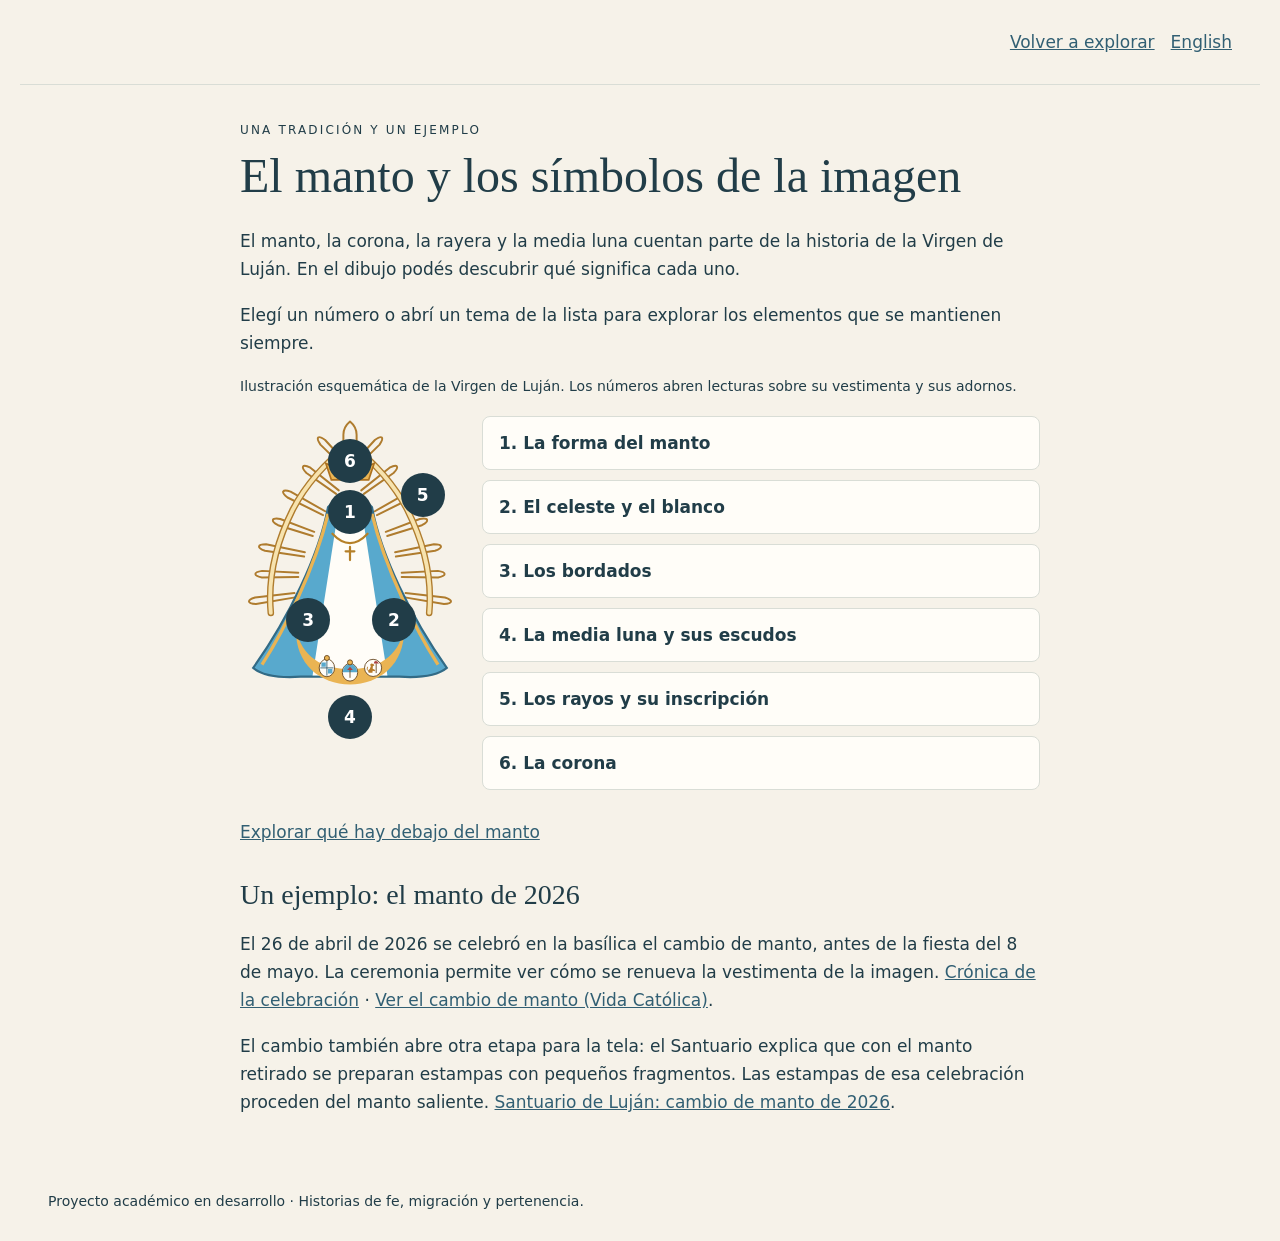
==== leer-el-manto.html @ efa9fc17 "Add files via upload" ====
<!doctype html>
<html lang="es">
<head>
<meta charset="utf-8"><meta name="viewport" content="width=device-width,initial-scale=1">
<title>El manto y los símbolos de la imagen — La Virgen de Luján</title>
<meta name="description" content="Explorá la historia de la Virgen de Luján, su manto y su figura, y recorré un atlas de su devoción en el mundo.">
<link rel="stylesheet" href="sitio.css">
</head>
<body>
<header id="inicio"><a href="index.html#explorar">Volver a explorar</a> <a class="language-switch" href="leer-el-manto-en.html" hreflang="en" lang="en">English</a></header>
<main>
<section id="leer-el-manto" class="history" aria-labelledby="mantle-title">
<p class="eyebrow page-subtitle">Una tradición y un ejemplo</p>
<h2 class="page-title" id="mantle-title">El manto y los símbolos de la imagen</h2>
<p>El manto, la corona, la rayera y la media luna cuentan parte de la historia de la Virgen de Luján. En el dibujo podés descubrir qué significa cada uno.</p>
<p>Elegí un número o abrí un tema de la lista para explorar los elementos que se mantienen siempre.</p>
<p class="note">Ilustración esquemática de la Virgen de Luján. Los números abren lecturas sobre su vestimenta y sus adornos.</p>
<div class="mantle-map"><div class="mantle-drawing">
<svg viewBox="0 0 200 250" aria-hidden="true" focusable="false">
  <g id="rayera-ilustrada" fill="none" stroke="#af7c2e" stroke-width="1.8" stroke-linecap="round" stroke-linejoin="round">
    <path class="rayera-rayo" d="M50.1 164.9L14.6 170.9Q8.5 170.8 8.2 168.8Q7.9 166.8 13.7 165.0L49.5 161.0"/>
    <path class="rayera-rayo" d="M53.0 146.4L19.9 146.8Q14.0 145.7 14.0 143.7Q14.0 141.7 20.1 140.8L53.0 142.4"/>
    <path class="rayera-rayo" d="M58.3 127.8L22.7 122.5Q17.0 120.5 17.3 118.5Q17.7 116.6 23.7 116.6L59.0 123.9"/>
    <path class="rayera-rayo" d="M66.2 109.1L34.6 99.3Q29.3 96.4 29.9 94.5Q30.6 92.6 36.6 93.6L67.5 105.3"/>
    <path class="rayera-rayo" d="M75.5 90.1L43.2 74.1Q38.4 70.4 39.3 68.6Q40.3 66.8 46.0 68.8L77.4 86.6"/>
    <path class="rayera-rayo" d="M87.4 70.8L60.4 51.8Q56.2 47.4 57.4 45.8Q58.6 44.2 64.0 47.0L89.8 67.6"/>
    <path class="rayera-rayo" d="M98.8 51.2L73.1 26.0Q69.7 21.0 71.1 19.6Q72.5 18.2 77.4 21.8L101.7 48.4"/>
    <path class="rayera-rayo" d="M94 40V17Q94 10 100 5Q106 10 106 17V40"/>
    <path class="rayera-rayo" d="M98.3 48.4L122.6 21.8Q127.5 18.2 128.9 19.6Q130.3 21.0 126.9 26.0L101.2 51.2"/>
    <path class="rayera-rayo" d="M110.2 67.6L136.0 47.0Q141.4 44.2 142.6 45.8Q143.8 47.4 139.6 51.8L112.6 70.8"/>
    <path class="rayera-rayo" d="M122.6 86.6L154.0 68.8Q159.7 66.8 160.7 68.6Q161.6 70.4 156.8 74.1L124.5 90.1"/>
    <path class="rayera-rayo" d="M132.5 105.3L163.4 93.6Q169.4 92.6 170.1 94.5Q170.7 96.4 165.4 99.3L133.8 109.1"/>
    <path class="rayera-rayo" d="M141.0 123.9L176.3 116.6Q182.3 116.6 182.7 118.5Q183.0 120.5 177.3 122.5L141.7 127.8"/>
    <path class="rayera-rayo" d="M147.0 142.4L179.9 140.8Q186.0 141.7 186.0 143.7Q186.0 145.7 180.1 146.8L147.0 146.4"/>
    <path class="rayera-rayo" d="M150.5 161.0L186.3 165.0Q192.1 166.8 191.8 168.8Q191.5 170.8 185.4 170.9L149.9 164.9"/>
    <path d="M28 179C25 146 34 113 48 85C62 58 82 39 100 25C118 39 138 58 152 85C166 113 175 146 172 179" stroke="#af7c2e" stroke-width="6"/>
    <path d="M28 179C25 146 34 113 48 85C62 58 82 39 100 25C118 39 138 58 152 85C166 113 175 146 172 179" stroke="#f7e3ae" stroke-width="3.5"/>
  </g>
  <path d="M83 58l-5-15 13 6 9-14 9 14 13-6-5 15z" fill="#eab453" stroke="#ad711e" stroke-width="1.5"/>
  <path d="M80 83q20-24 40 0c8 43 36 101 68 146q-12 10-43 8H55q-31 2-43-8C44 184 72 126 80 83Z" fill="#58a9cd" stroke="#326b86" stroke-width="2"/>
  <path d="M87 101h26l21 135H66z" fill="#fffdf8"/>
  <path d="M80 89C68 139 40 195 20 226m100-137c12 50 40 106 60 137" fill="none" stroke="#eab453" stroke-width="3"/>
  <ellipse cx="100" cy="81" rx="9" ry="13" fill="#e7b976"/>
  <path d="M84 107q16 17 32 0m-16 12v12m-4-8h8" fill="none" stroke="#b58029" stroke-width="2" stroke-linecap="round"/>
  <path d="M51 194c5 25 24 36 49 36s44-11 49-36c1 31-22 50-49 50s-50-19-49-50Z" fill="#eab453"/>
  <!-- Escudos esquemáticos, de izquierda a derecha al mirar de frente. -->
  <g id="escudos-medialuna" stroke="#65451e" stroke-width=".8">
    <g transform="translate(79 229)"><ellipse rx="7" ry="8" fill="#fffdf8"/><path d="M0-7V7M-6 0H6" stroke="#315f73"/><path d="M-5-5h4v4h-4zm6 6h4v4H1z" fill="#58a9cd" stroke="none"/><circle cy="-9" r="2.3" fill="#eab453"/></g>
    <g transform="translate(100 233)"><ellipse rx="7" ry="8" fill="#fffdf8"/><path d="M-6.6 0A6.6 7.6 0 0 1 6.6 0Z" fill="#58a9cd" stroke="none"/><path d="M0 5V-3" stroke="#65451e"/><path d="M-2.6-2 0-5l2.6 3Z" fill="#ac4140" stroke="none"/><circle cy="-9" r="2.3" fill="#eab453"/></g>
    <g transform="translate(121 229)"><circle r="7.8" fill="#fffdf8"/><path d="M2.8-4.2V4.7" stroke="#65451e"/><path d="M.6-4.1Q1-7 3.4-6.1L5.5-4.1Z" fill="#ac4140" stroke="none"/><path d="M-4 4.3Q-5.1 2-3 1L-2-1.7-2.8-2.6-1.7-3.9 .2-3.6 1.2-2.3-.2-1.6-.4.8 1.9 1.9 1.4 3.1-.4 2.7-.6 4.3Z" fill="#b67a29" stroke="none"/><path d="M-4 3Q-6.6 1.7-5.2-.7" fill="none" stroke="#b67a29" stroke-linecap="round"/></g>
  </g>
</svg>
<a href="#manto-forma" data-mantle-detail="manto-forma" aria-label="Abrir detalle 1: La forma del manto" style="left:50%;top:34%">1</a>
<a href="#manto-colores" data-mantle-detail="manto-colores" aria-label="Abrir detalle 2: El celeste y el blanco" style="left:70%;top:72%">2</a>
<a href="#manto-bordado" data-mantle-detail="manto-bordado" aria-label="Abrir detalle 3: Los bordados" style="left:31%;top:72%">3</a>
<a href="#manto-medialuna" data-mantle-detail="manto-medialuna" aria-label="Abrir detalle 4: La media luna y sus escudos" style="left:50%;top:calc(100% + 18px)">4</a>
<a href="#manto-rayos" data-mantle-detail="manto-rayos" aria-label="Abrir detalle 5: Los rayos y su inscripción" style="left:83%;top:28%">5</a>
<a href="#manto-corona" data-mantle-detail="manto-corona" aria-label="Abrir detalle 6: La corona" style="left:50%;top:16%">6</a>
</div><div class="mantle-reading">
<details id="manto-forma"><summary>1. La forma del manto</summary><p>La capa se abre hacia abajo, como un poncho. Esa silueta amplia ayuda a reconocer la imagen vestida de Luján. <a href="https://www.lanacion.com.ar/lifestyle/tradicion-centenaria-particular-historia-del-traje-virgen-nid2363256/" target="_blank" rel="noopener noreferrer">Testimonio de quienes confeccionan la vestimenta</a>.</p></details>
<details id="manto-colores"><summary>2. El celeste y el blanco</summary><p>El conjunto tradicional combina un manto celeste con un vestido blanco. El Santuario pone esos colores en diálogo con los de la bandera argentina en sus celebraciones. <a href="https://santuariodelujan.org.ar/dia-virgen-de-lujan-290423/" target="_blank" rel="noopener noreferrer">Santuario de Luján: el manto y la bandera</a>.</p></details>
<details id="manto-bordado"><summary>3. Los bordados</summary><p>Los bordados dorados son un rasgo habitual de la presentación de la imagen. Los motivos concretos pueden cambiar: el monograma y las doce estrellas que explicamos para 2024 corresponden a ese diseño. <a href="https://santuariodelujan.org.ar/gracias-madre-nuestra-09x080524/" target="_blank" rel="noopener noreferrer">Santuario de Luján: el diseño de 2024</a>.</p></details>
<details id="manto-medialuna"><summary>4. La media luna y sus escudos</summary>
<p>La media luna remite al Apocalipsis (12,1), que describe a una mujer vestida del sol, con la luna bajo sus pies y una corona de doce estrellas. La tradición católica ha relacionado esa figura con María y ha incorporado la media luna a muchas representaciones de la Inmaculada Concepción. El proyecto histórico de la pieza de Luján menciona expresamente ese pasaje. <a href="https://repositorio.uca.edu.ar/bitstream/123456789/6572/1/teologia89.pdf" target="_blank" rel="noopener noreferrer">Estudio de Juan Guillermo Durán</a>.</p>
<p>A los pies de la Virgen está la media luna de plata. El proyecto histórico situaba juntos en el centro los escudos de Argentina y Uruguay. Una descripción de la pieza menciona también el de Paraguay, pero no indica el orden exacto de los tres. El dibujo los representa de forma simplificada. Según la lectura de la <a href="https://www.lanacion.com.ar/cultura/virgen-lujan-imagenes-secretos-de-devocion-historia-nid2383604/" target="_blank" rel="noopener noreferrer">fotografía de Adrián Melo</a>, de frente se ven Uruguay a la izquierda, Argentina en el centro y Paraguay a la derecha.</p>
<p><strong>Uruguay.</strong> El óvalo se divide en cuatro partes: la balanza representa la igualdad y la justicia; el Cerro de Montevideo, la fuerza; el caballo suelto, la libertad; y el buey, la abundancia. <a href="https://patrimonio.servicios.cgn.gub.uy/exhibits/show/papel-moneda/historia-de-los-billetes-en-ur" target="_blank" rel="noopener noreferrer">Archivo Histórico de Uruguay</a>.</p>
<p><strong>Argentina.</strong> Las manos unidas representan la unión de las provincias. El gorro frigio rojo simboliza la libertad, y el sol naciente alude al nacimiento de la nación. <a href="https://www.argentina.gob.ar/pais/simbolos/escudo" target="_blank" rel="noopener noreferrer">Escudo Nacional argentino</a>.</p>
<p><strong>Paraguay.</strong> Su escudo se representa aquí con un león y, junto a él, una lanza rematada por el gorro frigio, símbolo de la libertad. Son los elementos del <a href="https://www2.mre.gov.py/embapar-ecuador/index.php/noticias/14-de-agosto-dia-de-la-bandera-paraguaya?ccm_paging_p=52" target="_blank" rel="noopener noreferrer">Sello de Hacienda del Paraguay</a>, que aparece en el reverso de su bandera. <a href="https://repositorio.uca.edu.ar/bitstream/123456789/6572/1/teologia89.pdf" target="_blank" rel="noopener noreferrer">Diseño histórico</a> · <a href="https://repositorio.uca.edu.ar/bitstream/123456789/19955/2/virgen-lujan-mariologia.pdf" target="_blank" rel="noopener noreferrer">Descripción de la pieza</a>.</p>
<p>Los escudos son emblemas nacionales. Reunidos en la media luna, ayudan a leer la dimensión regional de esta devoción: el Santuario reconoce a la Virgen de Luján como patrona de Argentina, Uruguay y Paraguay. <a href="https://santuariodelujan.org.ar/historia/" target="_blank" rel="noopener noreferrer">Historia del Santuario de Luján</a>.</p>
<p><strong><a href="https://www.lanacion.com.ar/cultura/virgen-lujan-imagenes-secretos-de-devocion-historia-nid2383604/" target="_blank" rel="noopener noreferrer">Ver la foto de la imagen original y sus escudos ↗</a></strong><br><span class="note">Fotografía de Adrián Melo, publicada en La Nación. Buscá la foto con el pie «Imagen original de la Virgen de Luján».</span></p></details>
<details id="manto-rayos"><summary>5. Los rayos y su inscripción</summary>
<p>La pieza con rayos que rodea la imagen se llama rayera. En la banda que une los rayos se lee: <strong>«Es la Virgen de Luján la primera fundadora de esta Villa»</strong>. La frase procede del documento de 1755 que elevó a Luján a la categoría de villa. <a href="https://repositorio.uca.edu.ar/bitstream/123456789/12075/1/lujan-virgen-historia-pueblo.pdf" target="_blank" rel="noopener noreferrer">Historia de la Virgen de Luján, Universidad Católica Argentina</a>.</p>
<p><a href="https://assets.holyart.it/images/ST008761/pt/500/A/SN094209/CLOSEUP12_HD/h-a6415dd6/estatua-nossa-senhora-de-lujan-em-resina-pintada-60-cm.jpg" target="_blank" rel="noopener noreferrer">Ver la inscripción en una réplica (fotografía de Holyart)</a>.</p></details>
<details id="manto-corona"><summary>6. La corona</summary><p>La corona representa a María como reina. La imagen de Luján recibió una coronación solemne el 8 de mayo de 1887. La corona que suele lucir la imagen es distinta de la que se usó en aquella ceremonia. <a href="https://repositorio.uca.edu.ar/bitstream/123456789/19955/2/virgen-lujan-mariologia.pdf" target="_blank" rel="noopener noreferrer">Estudio histórico, Universidad Católica Argentina</a>.</p></details>
</div></div>
<p><a href="debajo-del-manto.html">Explorar qué hay debajo del manto</a></p>
<h3>Un ejemplo: el manto de 2026</h3>
<p>El 26 de abril de 2026 se celebró en la basílica el cambio de manto, antes de la fiesta del 8 de mayo. La ceremonia permite ver cómo se renueva la vestimenta de la imagen. <a href="https://www.aica.org/imprimir-noticia.php?id=73729" target="_blank" rel="noopener noreferrer">Crónica de la celebración</a> · <a href="https://www.youtube.com/watch?v=lxQL10PiBLA" target="_blank" rel="noopener noreferrer">Ver el cambio de manto (Vida Católica)</a>.</p>
<p>El cambio también abre otra etapa para la tela: el Santuario explica que con el manto retirado se preparan estampas con pequeños fragmentos. Las estampas de esa celebración proceden del manto saliente. <a href="https://santuariodelujan.org.ar/misa-de-cambio-de-manto-2026/" target="_blank" rel="noopener noreferrer">Santuario de Luján: cambio de manto de 2026</a>.</p>
</section>
</main>
<dialog id="mantle-dialog" class="story-dialog" aria-labelledby="mantle-dialog-title"><div class="dialog-toolbar"><button type="button" id="close-mantle" autofocus>Cerrar</button></div><article class="card"><h2 id="mantle-dialog-title"></h2><div id="mantle-dialog-body"></div></article></dialog>
<footer>Proyecto académico en desarrollo · Historias de fe, migración y pertenencia.</footer>
<script>
(()=>{
  const dialog=document.getElementById('mantle-dialog');
  if(!dialog || typeof dialog.showModal!=='function')return;
  const title=document.getElementById('mantle-dialog-title');
  const body=document.getElementById('mantle-dialog-body');
  const topics=new Map();let trigger;
  function openTopic(id,from){
    const topic=topics.get(id);if(!topic)return;
    trigger=from;title.textContent=topic.title;body.replaceChildren(topic.content.cloneNode(true));
    dialog.showModal();dialog.scrollTop=0;
  }
  document.querySelectorAll('.mantle-reading details').forEach(detail=>{
    const summary=detail.querySelector('summary');
    const content=document.createDocumentFragment();
    for(const child of detail.childNodes){if(child!==summary)content.append(child.cloneNode(true));}
    const id=detail.id;topics.set(id,{title:summary.textContent,content});
    const button=document.createElement('button');button.type='button';button.id=id;button.textContent=summary.textContent;
    button.setAttribute('aria-haspopup','dialog');button.setAttribute('aria-controls',dialog.id);
    button.addEventListener('click',()=>openTopic(id,button));detail.replaceWith(button);
  });
  document.querySelectorAll('[data-mantle-detail]').forEach(link=>{
    link.setAttribute('aria-haspopup','dialog');link.setAttribute('aria-controls',dialog.id);
    link.addEventListener('click',event=>{event.preventDefault();openTopic(link.dataset.mantleDetail,link);});
  });
  document.getElementById('close-mantle').addEventListener('click',()=>dialog.close());
  dialog.addEventListener('close',()=>{if(trigger?.isConnected)trigger.focus({preventScroll:true});});
})();
</script>
</body></html>
---- sitio.css ----
:root{color-scheme:light;--ink:#213d48;--paper:#f6f2e9;--blue:#315f73;--line:#d9ddd6}*{box-sizing:border-box}body{margin:0;background:var(--paper);color:var(--ink);font:17px/1.65 system-ui,sans-serif}header,main,footer{max-width:1240px;margin:auto;padding:28px}header{display:flex;justify-content:flex-end;border-bottom:1px solid var(--line)}header a,a{color:var(--blue)}.brand{font-weight:700;text-decoration:none}.eyebrow{font-size:12px;letter-spacing:.18em;text-transform:uppercase}.intro{max-width:850px;padding:16px 0 28px}h1{font:clamp(45px,7vw,82px)/1.06 Georgia,serif;margin:16px 0 24px;font-weight:400}h2,h3{font-family:Georgia,serif;font-weight:400;line-height:1.2}h2{font-size:34px}h3{font-size:28px;margin:12px 0}.lead{font-size:21px;max-width:680px}.atlas{display:grid;grid-template-columns:1.2fr 1fr;gap:26px}.map{background:#e0e9e6;border-radius:12px;padding:20px;align-self:start}.map button,.filters button{font:inherit;cursor:pointer;border:1px solid var(--blue);border-radius:30px;padding:8px 16px;background:transparent;color:var(--ink)}button[aria-pressed=true]{background:var(--blue);color:white}.filters{display:flex;flex-wrap:wrap;gap:8px;margin-bottom:16px}.card{background:#fffdf8;border:1px solid var(--line);border-radius:12px;padding:26px}.status{font-size:13px;border-left:3px solid #b58b42;padding-left:12px}li{margin:9px 0}.note{font-size:14px}#metodo{margin-top:60px;border-top:1px solid var(--line);padding-top:20px;max-width:850px}footer{font-size:14px}.pin{fill:#315f73;stroke:white;stroke-width:2}.pin-label{font:14px system-ui;fill:#213d48}.ocean-label{font:12px system-ui;fill:#527780;letter-spacing:3px}button:focus-visible,a:focus-visible{outline:3px solid #b58b42;outline-offset:4px}@media(max-width:760px){.atlas{grid-template-columns:1fr}header,main,footer{padding:20px}.intro{padding-top:12px}header{font-size:14px}}
.map-point{cursor:pointer}.hit-area{fill:transparent}.map-point:hover .pin,.map-point[aria-pressed=true] .pin{fill:#a36a22;stroke-width:3}.map-point:focus-visible{outline:none}.map-point:focus-visible .hit-area{stroke:#a36a22;stroke-width:3}

#map{height:450px;border-radius:8px;margin-top:15px}.atlas-marker{background:none;border:0}.atlas-marker span{display:block;width:24px;height:24px;background:#315f73;border:3px solid white;border-radius:50%;box-shadow:0 1px 6px #345}.atlas-marker.selected span{background:#a36a22}.atlas-marker:focus-visible{outline:3px solid #a36a22}.leaflet-container{font-family:system-ui,sans-serif}

.atlas-marker.origin span{background:#824d75}.atlas-marker.origin.selected span{background:#824d75;box-shadow:0 0 0 4px #d5ad66}.leaflet-attribution-flag{display:none!important}

.atlas{grid-template-columns:minmax(0,1.5fr) minmax(260px,1fr);align-items:start}main:has(>.atlas){padding-top:14px}
.places h2{margin:0 0 10px;font-size:28px}.filters{display:grid;gap:8px}.filters button{border-radius:8px;text-align:left;width:100%;background:#fffdf8;padding:10px 14px}.filters button:hover{border-color:#a36a22}.filters button[aria-pressed=true]{background:var(--blue);color:white}
.story-dialog{color:var(--ink);background:#fffdf8;border:1px solid var(--line);border-radius:14px;width:min(720px,calc(100% - 32px));max-height:85vh;max-height:85dvh;padding:0;overflow:auto;overscroll-behavior:contain}.story-dialog::backdrop{background:rgba(21,42,50,.65)}.dialog-toolbar{position:sticky;top:0;display:flex;justify-content:flex-end;padding:12px 18px;background:#fffdf8;border-bottom:1px solid var(--line);z-index:1}.dialog-toolbar button{font:inherit;cursor:pointer;background:transparent;color:var(--ink);border:1px solid var(--blue);border-radius:24px;padding:7px 18px}.story-dialog .card{border:0;border-radius:0;overflow-wrap:anywhere}.story-dialog h2{font-size:32px;margin:12px 0 24px}body:has(.story-dialog[open]){overflow:hidden}
@media(max-width:760px){.atlas{grid-template-columns:1fr}#map{height:360px}.story-dialog .card{padding:20px}.story-dialog h2{font-size:28px}}

.story-photo{margin:0 0 24px}.story-photo img{display:block;width:100%;height:auto;border-radius:8px}.story-photo figcaption{font-size:13px;line-height:1.5;margin-top:8px}

.history{max-width:800px;margin:8px auto 12px;scroll-margin-top:24px}.history h3{margin-top:32px}.history p{margin:18px 0}.history a{overflow-wrap:anywhere}

.mantle-map{display:grid;grid-template-columns:minmax(140px,220px) minmax(0,1fr);gap:22px;align-items:start}.mantle-drawing{position:relative;aspect-ratio:4/5;margin-bottom:44px}.mantle-drawing svg{width:100%;height:100%}.mantle-drawing a{position:absolute;display:grid;place-items:center;width:44px;height:44px;border-radius:50%;background:#213d48;color:white;text-decoration:none;font-weight:700;transform:translate(-50%,-50%)}.mantle-drawing a:first-of-type{left:50%;top:46%}.mantle-drawing a:last-of-type{left:70%;top:72%}.mantle-reading details{background:#fffdf8;border:1px solid var(--line);border-radius:8px;padding:12px 16px;margin-bottom:10px}.mantle-reading summary{cursor:pointer;font-weight:700}.mantle-reading summary:focus-visible{outline:3px solid #b58b42}.mantle-reading details:target{border-color:#315f73}@media(max-width:560px){.mantle-map{grid-template-columns:1fr}.mantle-drawing{width:min(100%,220px);margin:0 auto 44px}}

.rayera-label{position:absolute;top:calc(100% + 2px);left:50%;transform:translateX(-50%);padding:1px 6px;background:#fff5db;color:#513818;border:1px solid #b98236;border-radius:4px;font:700 11px/1.4 system-ui,sans-serif;white-space:nowrap;pointer-events:none}

.layer-panel{display:grid;grid-template-columns:minmax(90px,150px) minmax(0,1fr);gap:18px;align-items:center;padding:18px;border:1px solid #d9ddd6;border-radius:12px;background:#fffdf8;margin:12px 0}.layer-panel[hidden],.layer-controls[hidden]{display:none}.layer-panel svg{width:100%;max-height:170px}.layer-panel h3,.layer-panel p{margin:0 0 8px}.layer-controls{display:flex;gap:10px}.layer-controls button{font:inherit;cursor:pointer;color:#213d48;background:#fffdf8;border:1px solid #315f73;border-radius:8px;padding:8px 14px}@media(max-width:460px){.layer-panel{grid-template-columns:1fr}}

.mantle-reading>button{display:block;width:100%;text-align:left;font:inherit;font-weight:700;color:#213d48;background:#fffdf8;border:1px solid #d9ddd6;border-radius:8px;padding:12px 16px;margin-bottom:10px;cursor:pointer}.mantle-reading>button:hover{border-color:#315f73}

.site-paths{display:grid;grid-template-columns:repeat(2,minmax(0,1fr));gap:10px;margin:24px 0 0}.site-path{display:block;padding:12px 16px;border:1px solid var(--line);border-radius:9px;background:#fffdf8;color:var(--ink);text-decoration:none}.site-path strong,.site-path span{display:block}.site-path span{font-size:.87em}.site-path-main{background:#315f73;color:white;border-color:#315f73}.site-path:hover strong{text-decoration:underline}.site-path:focus-visible{outline:3px solid #b58b42;outline-offset:3px}#atlas,#explorar{scroll-margin-top:18px}@media(max-width:520px){.site-paths{grid-template-columns:1fr}}

.song-list{display:grid;gap:12px}.song-card h3{margin:0 0 6px}.song-card p{margin:8px 0}.song-card p:last-child{margin-bottom:0}#canciones{margin-bottom:48px}

.pilgrimage-route { margin: 24px 0 40px; }
.pilgrimage-route ol { display: grid; grid-template-columns: repeat(5, minmax(0, 1fr)); list-style: none; padding: 0; }
.pilgrimage-route li { position: relative; padding: 0 6px; }
.pilgrimage-route li:not(:last-child)::before { content: ""; position: absolute; top: 18px; left: 50%; width: 100%; border-top: 2px solid #b98236; }
.pilgrimage-route summary { display: grid; justify-items: center; gap: 6px; text-align: center; cursor: pointer; list-style: none; }
.pilgrimage-route summary::-webkit-details-marker { display: none; }
.pilgrimage-route summary:hover strong, .pilgrimage-route details[open] summary strong { text-decoration: underline; }
.pilgrimage-route summary span { position: relative; display: grid; place-items: center; width: 36px; height: 36px; border-radius: 50%; background: #315f73; color: white; font-weight: 700; }
.pilgrimage-route details p { margin: 8px 0 12px; }
@media (max-width: 600px) {
  .pilgrimage-route ol { grid-template-columns: 1fr; }
  .pilgrimage-route li { padding: 0 0 12px; }
  .pilgrimage-route li:not(:last-child)::before { top: 18px; bottom: -18px; left: 17px; width: 0; border-top: 0; border-left: 2px solid #b98236; }
  .pilgrimage-route summary { grid-template-columns: 36px 1fr; justify-items: start; align-items: center; text-align: left; }
  .pilgrimage-route details p { margin-left: 42px; }
}

.intro > .page-title, .history > .page-title { font: 400 clamp(32px, 5vw, 48px)/1.12 Georgia, serif; margin: 0 0 24px; }
.intro > .page-subtitle, .history > .page-subtitle { margin: 0 0 8px; }

header .language-switch { margin-inline-start: 1rem; }
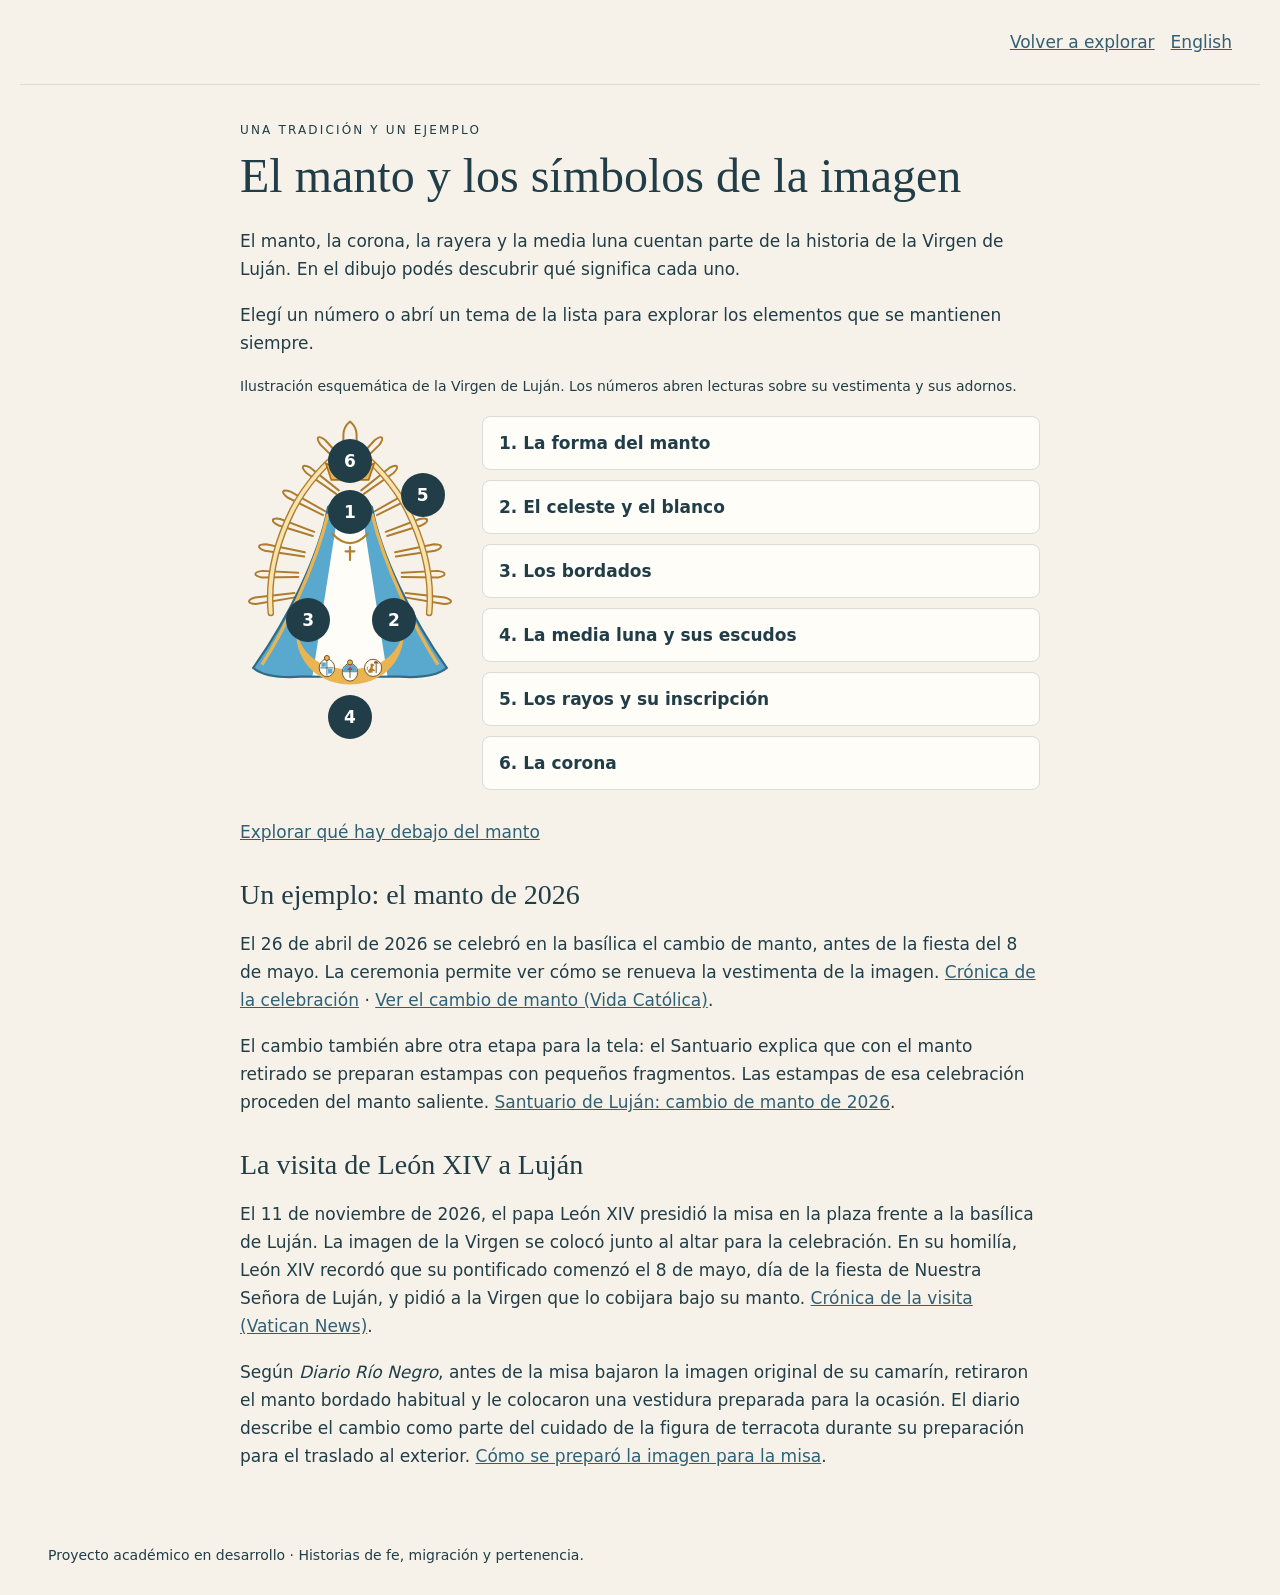
==== commit 5b19084d: "Add files via upload cambio de manto" ====
--- a/leer-el-manto.html
+++ b/leer-el-manto.html
@@ -77,6 +77,9 @@
 <h3>Un ejemplo: el manto de 2026</h3>
 <p>El 26 de abril de 2026 se celebró en la basílica el cambio de manto, antes de la fiesta del 8 de mayo. La ceremonia permite ver cómo se renueva la vestimenta de la imagen. <a href="https://www.aica.org/imprimir-noticia.php?id=73729" target="_blank" rel="noopener noreferrer">Crónica de la celebración</a> · <a href="https://www.youtube.com/watch?v=lxQL10PiBLA" target="_blank" rel="noopener noreferrer">Ver el cambio de manto (Vida Católica)</a>.</p>
 <p>El cambio también abre otra etapa para la tela: el Santuario explica que con el manto retirado se preparan estampas con pequeños fragmentos. Las estampas de esa celebración proceden del manto saliente. <a href="https://santuariodelujan.org.ar/misa-de-cambio-de-manto-2026/" target="_blank" rel="noopener noreferrer">Santuario de Luján: cambio de manto de 2026</a>.</p>
+<h3>La visita de León XIV a Luján</h3>
+<p>El 11 de noviembre de 2026, el papa León XIV presidió la misa en la plaza frente a la basílica de Luján. La imagen de la Virgen se colocó junto al altar para la celebración. En su homilía, León XIV recordó que su pontificado comenzó el 8 de mayo, día de la fiesta de Nuestra Señora de Luján, y pidió a la Virgen que lo cobijara bajo su manto. <a href="https://www.vaticannews.va/es/papa/news/2026-11/papa-leon-xiv-en-lujan-argentina-levantate-y-camina.html" target="_blank" rel="noopener noreferrer">Crónica de la visita (Vatican News)</a>.</p>
+<p>Según <cite>Diario Río Negro</cite>, antes de la misa bajaron la imagen original de su camarín, retiraron el manto bordado habitual y le colocaron una vestidura preparada para la ocasión. El diario describe el cambio como parte del cuidado de la figura de terracota durante su preparación para el traslado al exterior. <a href="https://www.rionegro.com.ar/sociedad/por-que-cambiaron-el-manto-a-la-virgen-de-lujan-antes-de-llegar-al-altar-del-papa-leon-xiv-4793887/" target="_blank" rel="noopener noreferrer">Cómo se preparó la imagen para la misa</a>.</p>
 </section>
 </main>
 <dialog id="mantle-dialog" class="story-dialog" aria-labelledby="mantle-dialog-title"><div class="dialog-toolbar"><button type="button" id="close-mantle" autofocus>Cerrar</button></div><article class="card"><h2 id="mantle-dialog-title"></h2><div id="mantle-dialog-body"></div></article></dialog>
